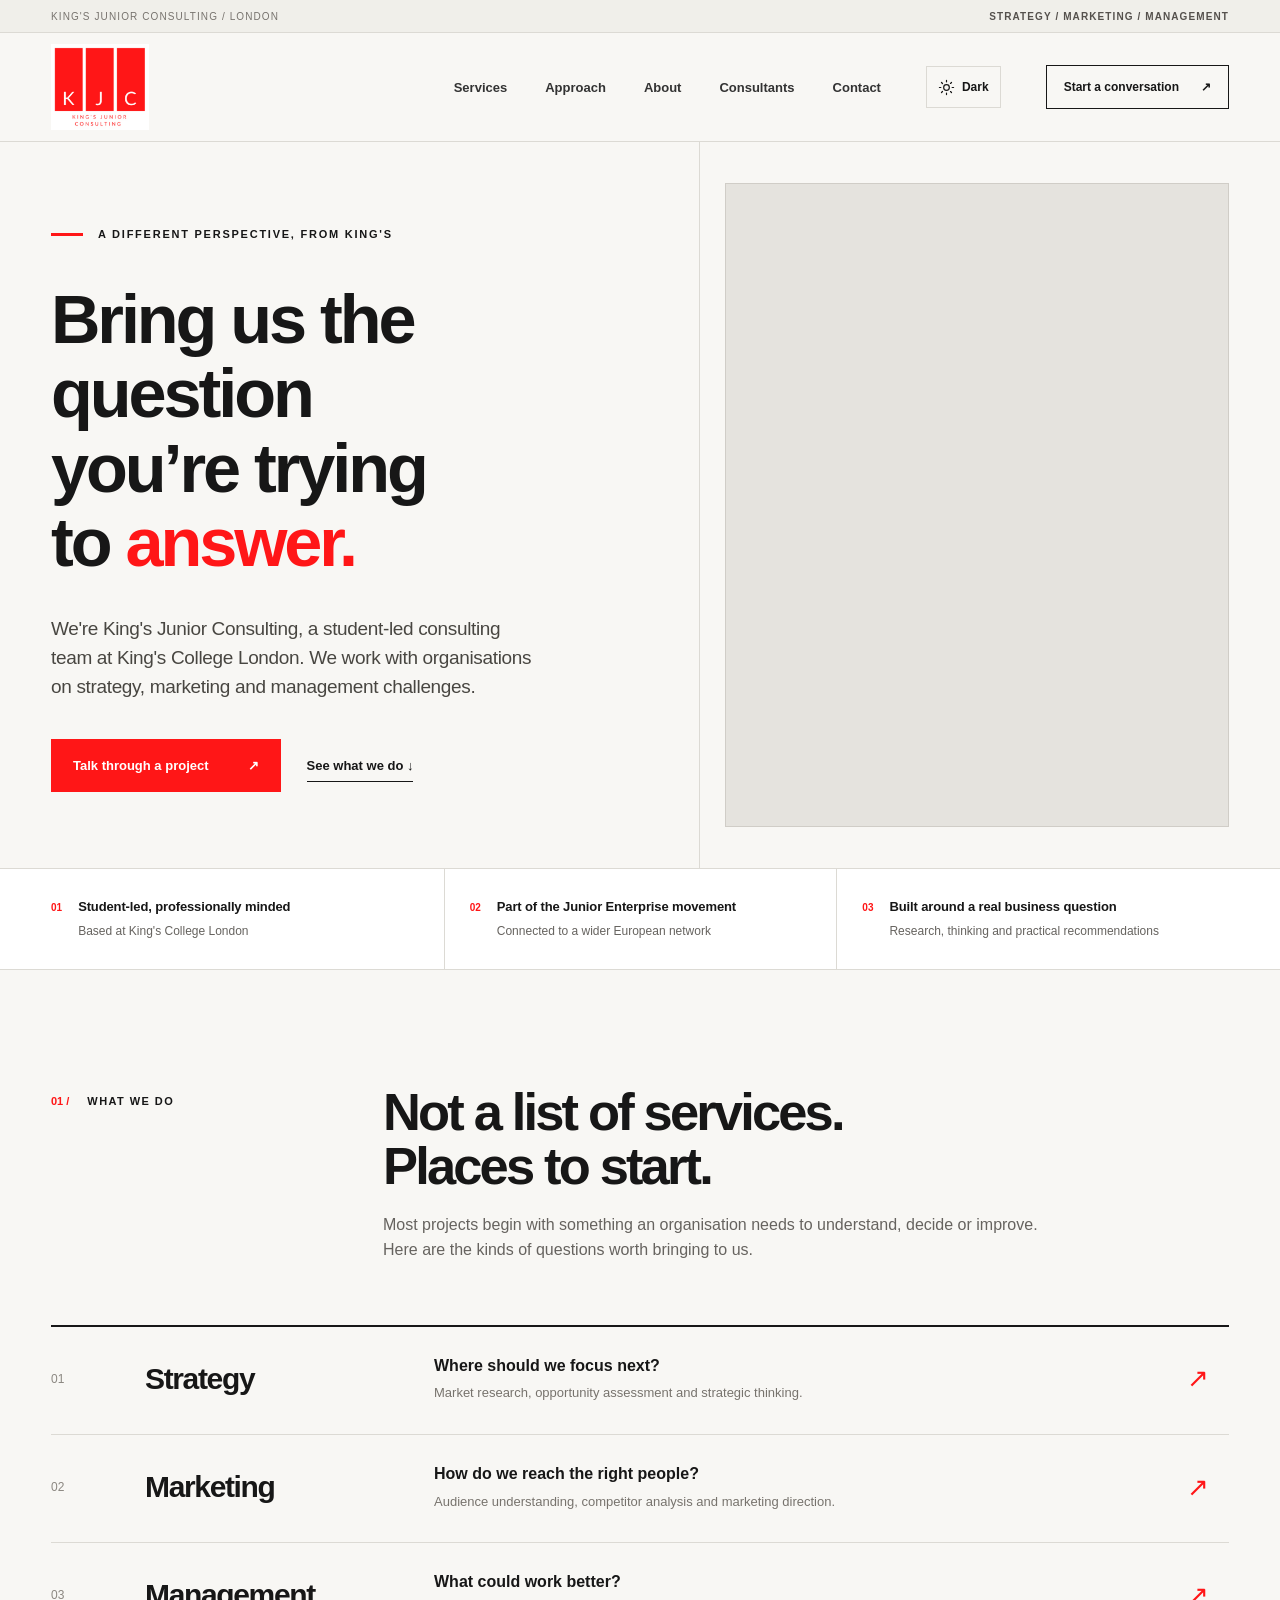
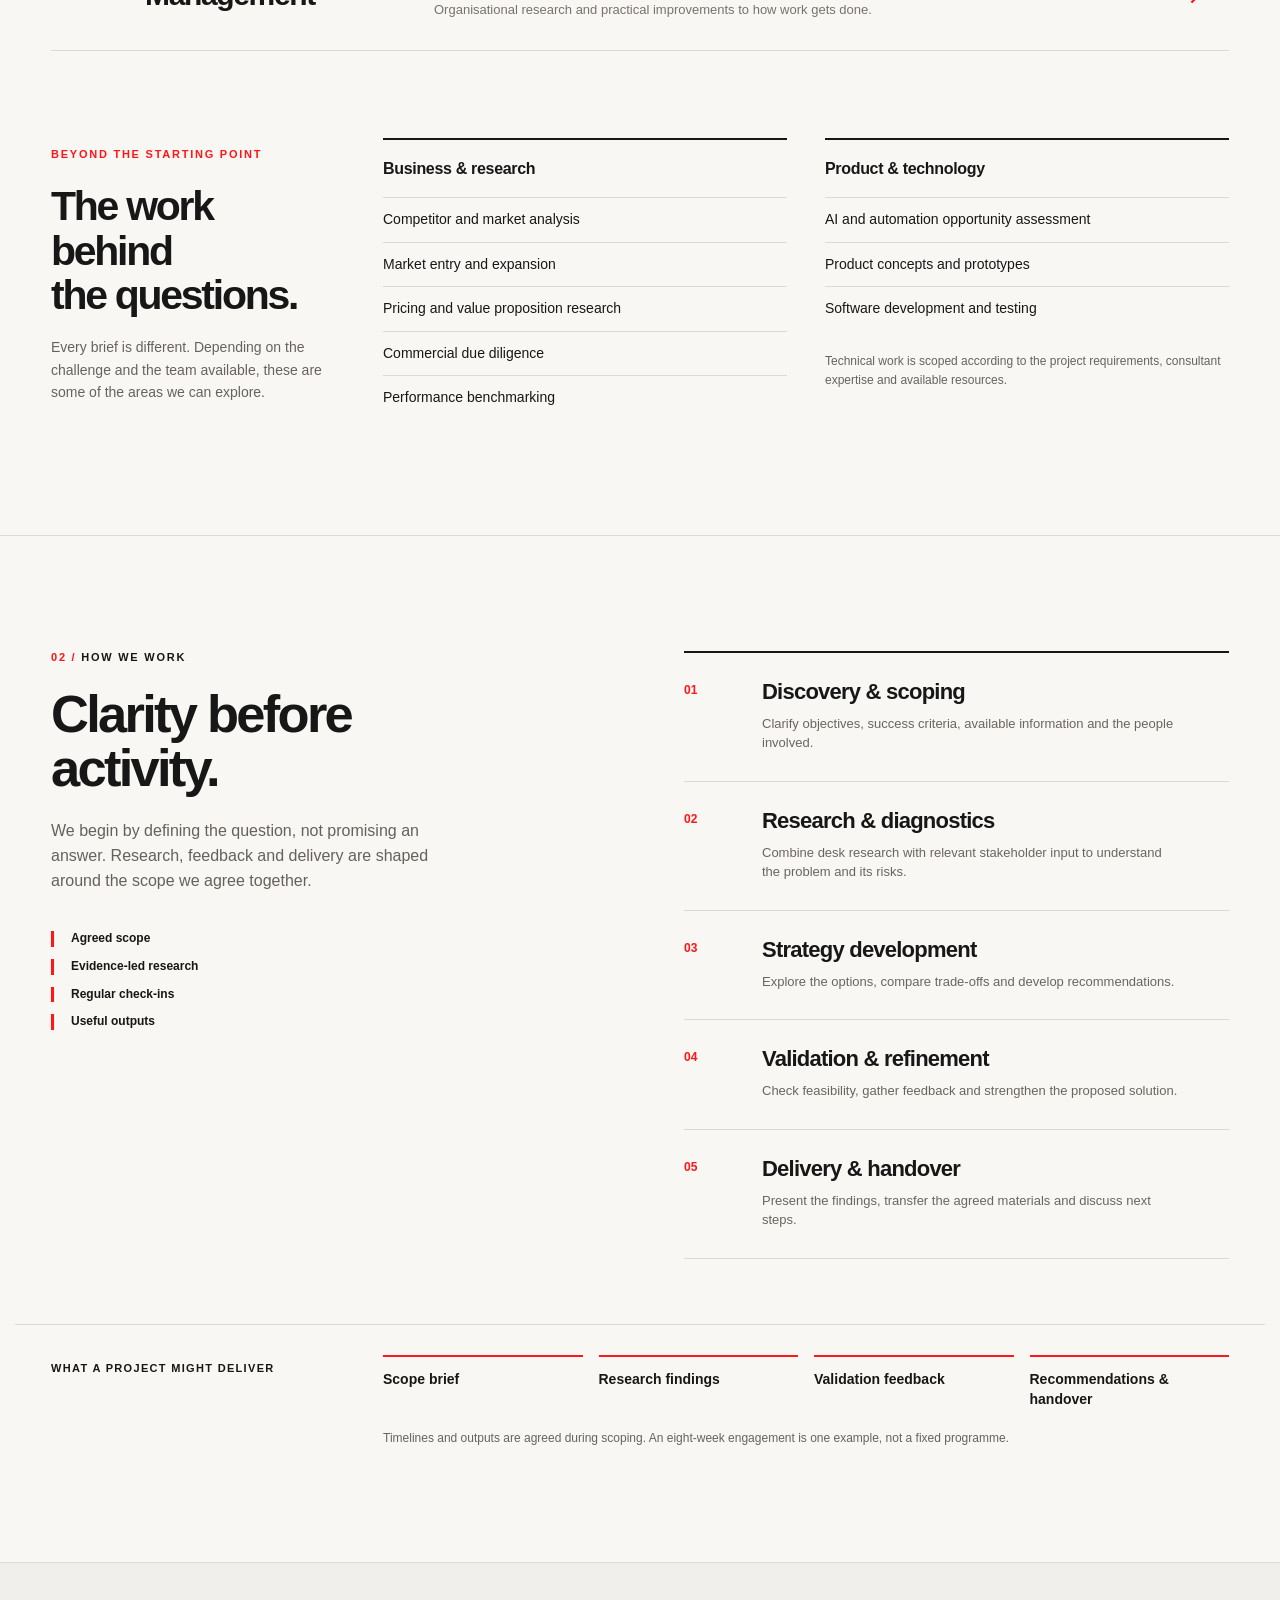
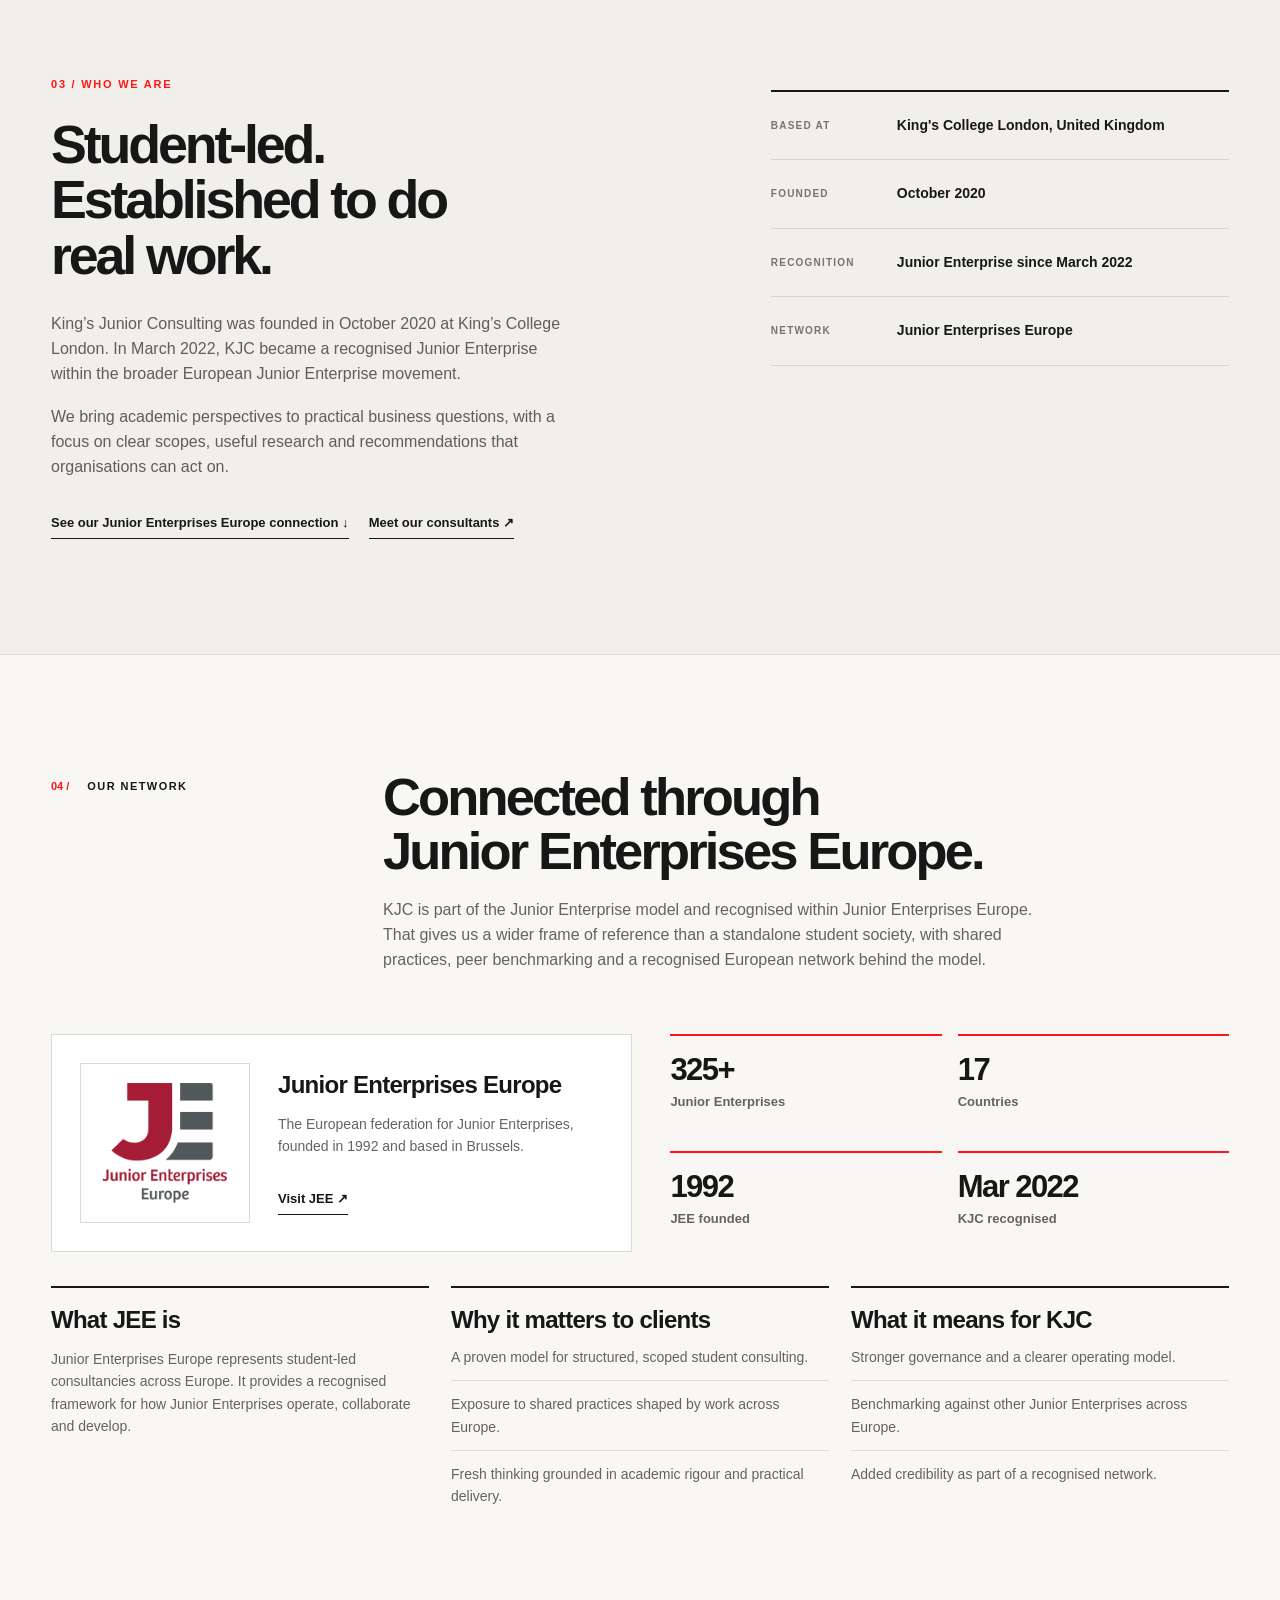
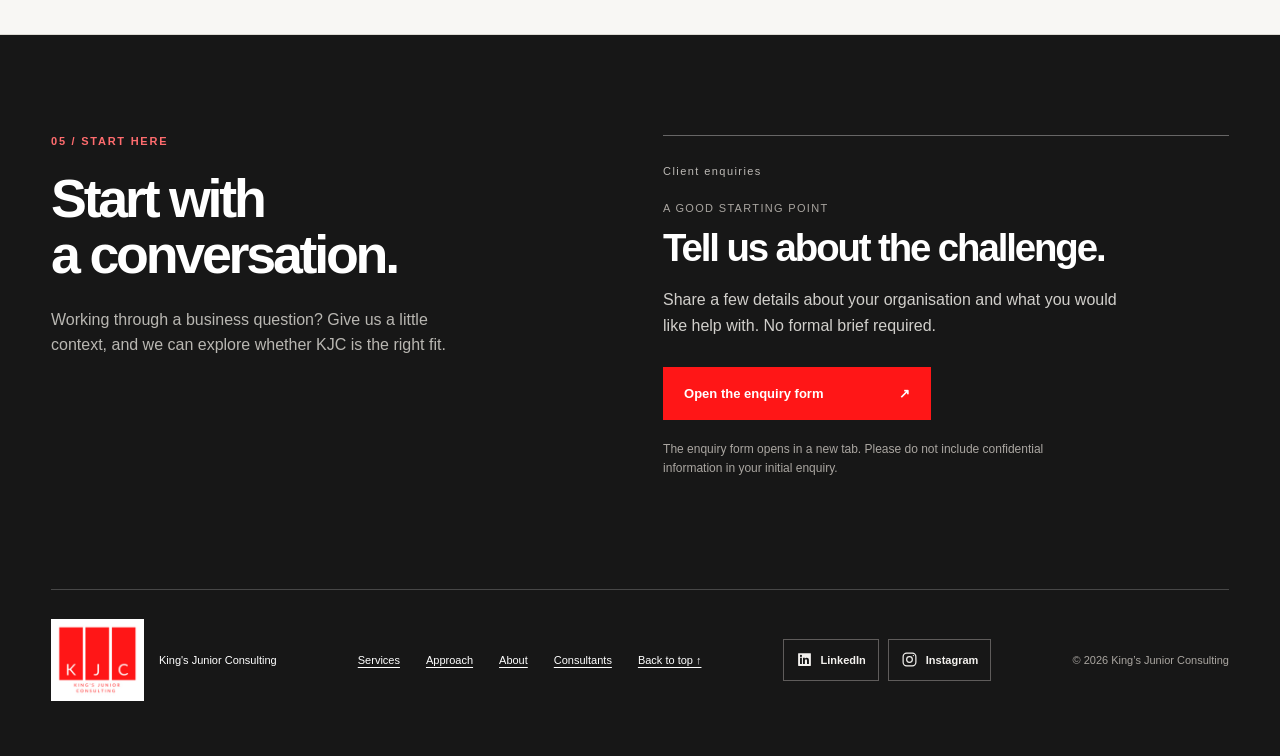
==== dev/index.html @ 18e31a07 "Fix website directory structure" ====
<!--
  index.html
  Author: Abhinav Jayaraj
  Contact: jayarajabhinav@gmail.com
-->
<!DOCTYPE html>

<html data-theme="light" lang="en">
<head>
<meta charset="utf-8"/>
<meta content="width=device-width, initial-scale=1" name="viewport"/>
<meta content="King's Junior Consulting (KJC) is a student-led Junior Enterprise at King's College London supporting organisations with strategy, marketing, management and scoped product research." name="description"/>
<meta content="noindex, nofollow" name="robots"/>
<meta content="#f8f7f4" name="theme-color"/>
<meta content="website" property="og:type"/>
<meta content="en_GB" property="og:locale"/>
<meta content="King's Junior Consulting" property="og:site_name"/>
<meta content="King's Junior Consulting | Strategy, Marketing &amp; Management" property="og:title"/>
<meta content="Student-led consulting across strategy, business research and practical problem-solving at King's College London." property="og:description"/>
<meta content="summary" name="twitter:card"/>
<meta content="King's Junior Consulting" name="twitter:title"/>
<meta content="Student-led consulting at King's College London across strategy, marketing and management." name="twitter:description"/>
<link href="assets/favicon.png" rel="icon" type="image/png"/>
<script>
   try { if (localStorage.getItem("kjc-theme") === "dark") document.documentElement.dataset.theme = "dark"; } catch {}
  </script>
<script type="application/ld+json">
   {"@context":"https://schema.org","@type":"Organization","name":"King's Junior Consulting","alternateName":"KJC","url":"https://www.kingsjuniorconsulting.com/","description":"Student-led Junior Enterprise at King's College London offering strategy, marketing and management consulting.","foundingDate":"2020-10","sameAs":["https://www.linkedin.com/company/king-s-junior-consulting/","https://www.instagram.com/kingsjuniorconsulting/"],"areaServed":{"@type":"Place","name":"London, United Kingdom"},"memberOf":{"@type":"Organization","name":"Junior Enterprises Europe","url":"https://juniorenterprises.eu/"},"knowsAbout":["Strategy consulting","Marketing consulting","Management consulting","Market research","Product research"]}
  </script>
<title>
   King's Junior Consulting | Strategy, Marketing &amp; Management
  </title>
<link href="styles.css" rel="stylesheet"/>
</head>
<body>
<a class="sr-only" href="#main">
   Skip to content
  </a>
<div class="topline">
<div class="inner">
<span>
     King's Junior Consulting / London
    </span>
<span>
     Strategy / Marketing / Management
    </span>
</div>
</div>
<header class="header">
<nav aria-label="Main navigation" class="inner nav" id="nav">
<a aria-label="King’s Junior Consulting — homepage" class="brand" href="#top">
<img alt="KJC — King’s Junior Consulting" class="brand-logo" height="82" src="assets/kjc-logo.png" width="94"/>
</a>
<div class="navlinks" id="links">
<a href="#services">Services</a>
<a href="#approach">Approach</a>
<a href="#about">About</a>
<a href="consultants/">Consultants</a><a href="#contact">
      Contact
     </a>
</div>
<button aria-label="Switch to dark mode" aria-pressed="false" class="theme-toggle" id="theme-toggle" title="Switch theme" type="button">
<svg aria-hidden="true" class="theme-sun" fill="none" stroke="currentColor" stroke-linecap="round" stroke-width="1.7" viewbox="0 0 24 24">
<circle cx="12" cy="12" r="4">
</circle>
<path d="M12 2v2m0 16v2M4.93 4.93l1.42 1.42m11.32 11.32 1.4 1.4M2 12h2m16 0h2M4.93 19.07l1.42-1.42m11.32-11.32 1.4-1.4">
</path>
</svg>
<svg aria-hidden="true" class="theme-moon" fill="none" stroke="currentColor" stroke-linejoin="round" stroke-width="1.7" viewbox="0 0 24 24">
<path d="M20.8 13.1A9 9 0 0 1 10.9 3.2a9 9 0 1 0 9.9 9.9Z">
</path>
</svg>
<span class="theme-label">
      Dark
     </span>
</button>
<a class="nav-cta" data-kjc-form="" href="#contact">
     Start a conversation
     <span aria-hidden="true">
      ↗
     </span>
</a>
<button aria-controls="links" aria-expanded="false" class="mobile-toggle" id="menu" type="button">
     Menu +
    </button>
</nav>
</header>
<main id="main">
<section class="hero" id="top">
<div class="inner hero-grid">
<div class="hero-copy">
<div class="kick">
<span class="kick-line">
</span>
<span class="eyebrow">
        A different perspective, from King's
       </span>
</div>
<h1>
     Bring us the question you’re trying to <em>answer.</em>
</h1>
<p class="hero-lead">
       We're King's Junior Consulting, a student-led consulting team at King's College London. We work with organisations on strategy, marketing and management challenges.
      </p>
<div class="hero-actions">
<a class="primary" data-kjc-form="" href="#contact">
        Talk through a project
        <span aria-hidden="true">
         ↗
        </span>
</a>
<a class="textlink" href="#services">
        See what we do
        <span aria-hidden="true">
         ↓
        </span>
</a>
</div>
</div>
<div class="hero-aside">
<div aria-label="Photography space" class="photo" role="img">
</div>
</div>
</div>
</section>
<section aria-label="At a glance" class="cred">
<div class="inner cred-grid">
<div class="cred-item">
<span class="cred-num">
       01
      </span>
<div>
<span class="cred-title">
        Student-led, professionally minded
       </span>
<span class="cred-text">
        Based at King's College London
       </span>
</div>
</div>
<div class="cred-item">
<span class="cred-num">
       02
      </span>
<div>
<span class="cred-title">
        Part of the Junior Enterprise movement
       </span>
<span class="cred-text">
        Connected to a wider European network
       </span>
</div>
</div>
<div class="cred-item">
<span class="cred-num">
       03
      </span>
<div>
<span class="cred-title">
        Built around a real business question
       </span>
<span class="cred-text">
        Research, thinking and practical recommendations
       </span>
</div>
</div>
</div>
</section>
<section class="section" id="services">
<div class="inner">
<div class="section-header">
<div class="sect-id">
<span>
        01 /
       </span>
<strong>
        What we do
       </strong>
</div>
<div>
<h2>
        Not a list of services.
        <br/>
        Places to start.
       </h2>
<p class="section-desc">
        Most projects begin with something an organisation needs to understand, decide or improve. Here are the kinds of questions worth bringing to us.
       </p>
</div>
</div>
<div class="services">
<div class="service-row">
<div class="service-n">
        01
       </div>
<div class="service-name">
        Strategy
       </div>
<div class="service-detail">
<span class="service-question">
         Where should we focus next?
        </span>
<span class="service-description">
         Market research, opportunity assessment and strategic thinking.
        </span>
</div>
<a aria-label="Discuss a strategy challenge" class="service-arrow" href="#contact">
        ↗
       </a>
</div>
<div class="service-row">
<div class="service-n">
        02
       </div>
<div class="service-name">
        Marketing
       </div>
<div class="service-detail">
<span class="service-question">
         How do we reach the right people?
        </span>
<span class="service-description">
         Audience understanding, competitor analysis and marketing direction.
        </span>
</div>
<a aria-label="Discuss a marketing challenge" class="service-arrow" href="#contact">
        ↗
       </a>
</div>
<div class="service-row">
<div class="service-n">
        03
       </div>
<div class="service-name">
        Management
       </div>
<div class="service-detail">
<span class="service-question">
         What could work better?
        </span>
<span class="service-description">
         Organisational research and practical improvements to how work gets done.
        </span>
</div>
<a aria-label="Discuss a management challenge" class="service-arrow" href="#contact">
        ↗
       </a>
</div>
</div>
<div aria-labelledby="capabilities-title" class="capabilities">
<div class="capabilities-intro">
<span class="eyebrow">
        Beyond the starting point
       </span>
<h3 id="capabilities-title">
        The work behind
        <br/>
        the questions.
       </h3>
<p>
        Every brief is different. Depending on the challenge and the team available, these are some of the areas we can explore.
       </p>
</div>
<div class="capability-groups">
<div class="capability-group">
<h4>
         Business &amp; research
        </h4>
<ul>
<li>
          Competitor and market analysis
         </li>
<li>
          Market entry and expansion
         </li>
<li>
          Pricing and value proposition research
         </li>
<li>
          Commercial due diligence
         </li>
<li>
          Performance benchmarking
         </li>
</ul>
</div>
<div class="capability-group">
<h4>
         Product &amp; technology
        </h4>
<ul>
<li>
          AI and automation opportunity assessment
         </li>
<li>
          Product concepts and prototypes
         </li>
<li>
          Software development and testing
         </li>
</ul>
<p class="capability-note">
         Technical work is scoped according to the project requirements, consultant expertise and available resources.
        </p>
</div>
</div>
</div>
</div>
</section>
<section class="section" id="approach">
<div class="inner process-wrap">
<div class="process-intro">
<div class="eyebrow">
<span class="section-index">
        02 /
       </span>
       How we work
      </div>
<h2>
       Clarity before
       <br/>
       activity.
      </h2>
<p>
       We begin by defining the question, not promising an answer. Research, feedback and delivery are shaped around the scope we agree together.
      </p>
<div class="process-principles">
<span>
        Agreed scope
       </span>
<span>
        Evidence-led research
       </span>
<span>
        Regular check-ins
       </span>
<span>
        Useful outputs
       </span>
</div>
</div>
<div class="process-steps">
<div class="step">
<span>
        01
       </span>
<div>
<h3>
         Discovery &amp; scoping
        </h3>
<p>
         Clarify objectives, success criteria, available information and the people involved.
        </p>
</div>
</div>
<div class="step">
<span>
        02
       </span>
<div>
<h3>
         Research &amp; diagnostics
        </h3>
<p>
         Combine desk research with relevant stakeholder input to understand the problem and its risks.
        </p>
</div>
</div>
<div class="step">
<span>
        03
       </span>
<div>
<h3>
         Strategy development
        </h3>
<p>
         Explore the options, compare trade-offs and develop recommendations.
        </p>
</div>
</div>
<div class="step">
<span>
        04
       </span>
<div>
<h3>
         Validation &amp; refinement
        </h3>
<p>
         Check feasibility, gather feedback and strengthen the proposed solution.
        </p>
</div>
</div>
<div class="step">
<span>
        05
       </span>
<div>
<h3>
         Delivery &amp; handover
        </h3>
<p>
         Present the findings, transfer the agreed materials and discuss next steps.
        </p>
</div>
</div>
</div>
</div>
<div class="inner deliverables">
<div class="deliverables-label">
      What a project might deliver
     </div>
<div class="deliverables-content">
<span>
       Scope brief
      </span>
<span>
       Research findings
      </span>
<span>
       Validation feedback
      </span>
<span>
       Recommendations &amp; handover
      </span>
</div>
<p>
      Timelines and outputs are agreed during scoping. An eight-week engagement is one example, not a fixed programme.
     </p>
</div>
</section>
<section class="section about" id="about">
<div class="inner about-grid">
<div>
<div class="eyebrow">
       03 / Who we are
      </div>
<h2>
       Student-led.
       <br/>
        Established to do
        <br/>
         real work.
        
       
      </h2>
<p>
       King’s Junior Consulting was founded in October 2020 at King’s College London. In March 2022, KJC became a recognised Junior Enterprise within the broader European Junior Enterprise movement.
      </p>
<p>
       We bring academic perspectives to practical business questions, with a focus on clear scopes, useful research and recommendations that organisations can act on.
      </p>
<a class="textlink" href="#network">
       See our Junior Enterprises Europe connection ↓
      </a><a class="textlink consultants-link" href="consultants/">Meet our consultants ↗</a>
</div>
<div class="about-info">
<div class="about-info-item">
<strong>
        Based at
       </strong>
<span>
        King's College London, United Kingdom
       </span>
</div>
<div class="about-info-item">
<strong>
        Founded
       </strong>
<span>
        October 2020
       </span>
</div>
<div class="about-info-item">
<strong>
        Recognition
       </strong>
<span>
        Junior Enterprise since March 2022
       </span>
</div>
<div class="about-info-item">
<strong>
        Network
       </strong>
<span>
        Junior Enterprises Europe
       </span>
</div>
</div>
</div>
</section>
<section class="section network" id="network">
<div class="inner">
<div class="section-header">
<div class="sect-id">
<span>
        04 /
       </span>
<strong>
        Our network
       </strong>
</div>
<div>
<h2>
        Connected through
        <br/>
        Junior Enterprises Europe.
       </h2>
<p class="section-desc">
        KJC is part of the Junior Enterprise model and recognised within Junior Enterprises Europe. That gives us a wider frame of reference than a standalone student society, with shared practices, peer benchmarking and a recognised European network behind the model.
       </p>
</div>
</div>
<div class="network-top">
<div class="network-brand-card">
<div class="network-logo-box">
<img alt="Junior Enterprises Europe" class="network-logo" height="160" src="assets/jee-logo.png" width="187"/>
</div>
<div class="network-brand-copy">
<h3>
         Junior Enterprises Europe
        </h3>
<p>
         The European federation for Junior Enterprises, founded in 1992 and based in Brussels.
        </p>
<a class="textlink" href="https://juniorenterprises.eu/" rel="noopener noreferrer" target="_blank">
         Visit JEE ↗
        </a>
</div>
</div>
<div aria-label="Junior Enterprises Europe network statistics" class="network-stats">
<div class="network-stat">
<strong>
         325+
        </strong>
<span>
         Junior Enterprises
        </span>
</div>
<div class="network-stat">
<strong>
         17
        </strong>
<span>
         Countries
        </span>
</div>
<div class="network-stat">
<strong>
         1992
        </strong>
<span>
         JEE founded
        </span>
</div>
<div class="network-stat">
<strong>
         Mar 2022
        </strong>
<span>
         KJC recognised
        </span>
</div>
</div>
</div>
<div class="network-columns">
<article class="network-card">
<h3>
        What JEE is
       </h3>
<p>
        Junior Enterprises Europe represents student-led consultancies across Europe. It provides a recognised framework for how Junior Enterprises operate, collaborate and develop.
       </p>
</article>
<article class="network-card">
<h3>
        Why it matters to clients
       </h3>
<ul>
<li>
         A proven model for structured, scoped student consulting.
        </li>
<li>
         Exposure to shared practices shaped by work across Europe.
        </li>
<li>
         Fresh thinking grounded in academic rigour and practical delivery.
        </li>
</ul>
</article>
<article class="network-card">
<h3>
        What it means for KJC
       </h3>
<ul>
<li>
         Stronger governance and a clearer operating model.
        </li>
<li>
         Benchmarking against other Junior Enterprises across Europe.
        </li>
<li>
         Added credibility as part of a recognised network.
        </li>
</ul>
</article>
</div>
</div>
</section>
<section class="contact" id="contact">
<div class="inner">
<div class="contact-grid">
<div>
<div class="eyebrow">
        05 / Start here
       </div>
<h2>
        Start with
        <br/>
        a conversation.
       </h2>
<p>
        Working through a business question? Give us a little context, and we can explore whether KJC is the right fit.
       </p>
</div>
<div class="contact-form contact-form-link">
<div class="form-caption">
        Client enquiries
       </div>
<div class="intake-kicker">
        A good starting point
       </div>
<h3>
        Tell us about the challenge.
       </h3>
<p class="intake-description">
        Share a few details about your organisation and what you would like help with. No formal brief required.
       </p>
<a aria-describedby="form-privacy" class="form-open" data-kjc-form="" href="#contact">
        Open the enquiry form
        <span aria-hidden="true">
         ↗
        </span>
</a>
<div class="form-footnote" id="form-privacy">
        The enquiry form opens in a new tab. Please do not include confidential information in your initial enquiry.
       </div>
<div aria-live="polite" class="form-link-status" id="form-link-status" role="status">
</div>
</div>
</div>
<footer class="footer">
<a aria-label="King's Junior Consulting — back to top" class="footer-brand" href="#top">
<span class="footer-logo-wrap">
<img alt="KJC — King's Junior Consulting" class="footer-logo" height="311" src="assets/kjc-logo.png" width="356"/>
</span>
<span class="footer-brand-text">
        King's Junior Consulting
       </span>
</a>
<nav aria-label="Footer navigation" class="footer-links">
<a href="#services">
        Services
       </a>
<a href="#approach">
        Approach
       </a>
<a href="#about">
        About
       </a>
<a href="consultants/">Consultants</a><a href="#top">
        Back to top ↑
       </a>
</nav>
<nav aria-label="Social media" class="footer-social">
<a aria-label="King's Junior Consulting on LinkedIn (opens in a new tab)" class="social-link" href="https://www.linkedin.com/company/king-s-junior-consulting/" rel="noopener noreferrer" target="_blank">
<svg aria-hidden="true" fill="currentColor" viewbox="0 0 24 24">
<path d="M20.4 3H3.6A.6.6 0 0 0 3 3.6v16.8c0 .33.27.6.6.6h16.8a.6.6 0 0 0 .6-.6V3.6a.6.6 0 0 0-.6-.6ZM8.34 18.2H5.67V9.63h2.67v8.57ZM7 8.45a1.55 1.55 0 1 1 0-3.1 1.55 1.55 0 0 1 0 3.1Zm11.2 9.75h-2.67v-4.16c0-.99-.02-2.26-1.38-2.26-1.38 0-1.6 1.08-1.6 2.19v4.23H9.9V9.63h2.57v1.17h.04a2.83 2.83 0 0 1 2.54-1.4c2.72 0 3.22 1.79 3.22 4.12v4.68Z">
</path>
</svg>
<span>
         LinkedIn
        </span>
</a>
<a aria-label="King's Junior Consulting on Instagram (opens in a new tab)" class="social-link" href="https://www.instagram.com/kingsjuniorconsulting/" rel="noopener noreferrer" target="_blank">
<svg aria-hidden="true" fill="none" stroke="currentColor" stroke-width="1.7" viewbox="0 0 24 24">
<rect height="18" rx="5" width="18" x="3" y="3">
</rect>
<circle cx="12" cy="12" r="4">
</circle>
<circle cx="17.5" cy="6.5" fill="currentColor" r="1" stroke="none">
</circle>
</svg>
<span>
         Instagram
        </span>
</a>
</nav>
<span class="footer-copyright">
       © 2026 King’s Junior Consulting
      </span>
</footer>
</div>
</section>
</main>
<script defer="" src="script.js">
</script>
</body>
</html>
---- dev/styles.css ----
/*
  styles.css
  Author: Abhinav Jayaraj
  Contact: jayarajabhinav@gmail.com
*/

/* Shared colours and spacing */
:root {
  --red:#ff1617;
  --ink:#171717;
  --muted:#66635f;
  --paper:#f8f7f4;
  --white:#fff;
  --rule:#dcdad4;
  --soft:#eeede9;
  --max:1250px;
}

* {
  box-sizing:border-box;
}

html {
  scroll-behavior:smooth;
}

body {
  margin:0;
  background:var(--paper);
  color:var(--ink);
  font-family:Arial,Helvetica,sans-serif;
  -webkit-font-smoothing:antialiased;
}

a {
  color:inherit;
}

a:focus-visible, button:focus-visible {
  outline:2px solid var(--red);
  outline-offset:4px;
}

button {
  font:inherit;
}

.inner {
  max-width:var(--max);
  padding:0 36px;
  margin:0 auto;
}

.eyebrow {
  font-size:11px;
  letter-spacing:.16em;
  text-transform:uppercase;
  font-weight:700;
}

.muted {
  color:var(--muted);
}

/* Header and navigation */
.topline {
  border-bottom:1px solid var(--rule);
  background:#f0efea;
}

.topline .inner {
  height:32px;
  display:flex;
  align-items:center;
  justify-content:space-between;
  font-size:10px;
  letter-spacing:.11em;
  text-transform:uppercase;
  color:#77736e;
}

.topline span:last-child {
  font-weight:700;
  color:#55514d;
}

.header {
  position:relative;
  background:var(--paper);
  border-bottom:1px solid var(--rule);
  z-index:10;
}

.nav {
  height:92px;
  display:flex;
  align-items:center;
  gap:45px;
}

.brand {
  display:inline-flex;
  align-items:center;
  gap:13px;
  text-decoration:none;
  flex-shrink:0;
}

.navlinks {
  display:flex;
  align-items:center;
  gap:38px;
  margin-left:auto;
}

.navlinks a {
  font-size:13px;
  text-decoration:none;
  color:#333;
  font-weight:600;
}

.navlinks a:hover {
  text-decoration:underline;
  text-decoration-color:var(--red);
  text-underline-offset:7px;
}

.nav-cta {
  border:1px solid var(--ink);
  padding:14px 17px;
  display:inline-flex;
  align-items:center;
  gap:22px;
  text-decoration:none;
  font-size:12px;
  font-weight:700;
  white-space:nowrap;
  transition:background .2s,color .2s;
}

.nav-cta:hover {
  background:var(--ink);
  color:white;
}

.mobile-toggle {
  display:none;
}

/* Homepage introduction */
.hero {
  border-bottom:1px solid var(--rule);
}

.hero-grid {
  display:grid;
  grid-template-columns:minmax(0,1.1fr) minmax(0,.9fr);
  min-height:610px;
  align-items:stretch;
}

.hero-copy {
  padding:86px 54px 76px 0;
  display:flex;
  flex-direction:column;
  align-items:flex-start;
}

.kick {
  display:flex;
  align-items:center;
  gap:15px;
  margin-bottom:43px;
}

.kick-line {
  width:32px;
  height:3px;
  background:var(--red);
}

h1 {
  font-size:clamp(54px,5.35vw,79px);
  line-height:1.085;
  letter-spacing:-.045em;
  font-weight:750;
  margin:0 0 34px;
  max-width:12.8ch;
  text-wrap:balance;
  overflow-wrap:normal;
}

h1 em {
  font-style:normal;
  color:var(--red);
}

.hero-lead {
  font-size:19px;
  line-height:1.53;
  max-width:495px;
  letter-spacing:-.018em;
  margin:0;
  color:#484641;
}

.hero-actions {
  display:flex;
  align-items:center;
  gap:26px;
  margin-top:38px;
}

.primary {
  background:var(--red);
  color:white;
  text-decoration:none;
  padding:19px 22px;
  display:inline-flex;
  gap:39px;
  align-items:center;
  font-size:13px;
  font-weight:800;
  transition:background .2s;
}

.primary:hover {
  background:#c00e15;
}

.textlink {
  text-decoration:none;
  font-size:13px;
  font-weight:700;
  border-bottom:1px solid var(--ink);
  padding:8px 0;
}

.textlink:hover {
  color:var(--red);
  border-color:var(--red);
}

.hero-aside {
  position:relative;
  min-height:610px;
  padding:41px 0 41px 25px;
  border-left:1px solid var(--rule);
  display:flex;
  align-items:stretch;
}

.photo {
  background:#e7e5df;
  border:1px solid #ccc9c2;
  position:relative;
  display:flex;
  align-items:center;
  justify-content:center;
  overflow:hidden;
  width:100%;
  min-height:450px;
}

.photo:before,.cred {
  background:#fff;
  border-bottom:1px solid var(--rule);
}

.cred-grid {
  display:grid;
  grid-template-columns:1fr 1fr 1fr;
}

.cred-item {
  padding:30px 24px 29px 0;
  display:flex;
  gap:16px;
  align-items:flex-start;
}

.cred-item:not(:first-child) {
  padding-left:25px;
  border-left:1px solid var(--rule);
}

.cred-num {
  font-size:10px;
  font-weight:800;
  color:var(--red);
  padding-top:3px;
}

.cred-title {
  font-size:13px;
  font-weight:800;
  display:block;
  margin-bottom:7px;
  letter-spacing:-.01em;
}

.cred-text {
  font-size:12px;
  line-height:1.4;
  color:var(--muted);
}

/* Content and services */
.section {
  padding:115px 0;
  border-bottom:1px solid var(--rule);
}

.section-header {
  display:grid;
  grid-template-columns:280px minmax(0,1fr);
  gap:52px;
  align-items:start;
  margin-bottom:62px;
}

.sect-id {
  display:flex;
  gap:18px;
  align-items:center;
  padding-top:10px;
}

.sect-id span {
  font-size:11px;
  color:var(--red);
  font-weight:800;
}

.sect-id strong {
  text-transform:uppercase;
  font-size:11px;
  letter-spacing:.13em;
}

.section h2 {
  font-size:clamp(40px,4.1vw,60px);
  line-height:1.03;
  letter-spacing:-.054em;
  font-weight:750;
  margin:0;
  max-width:740px;
}

.section-desc {
  color:var(--muted);
  font-size:16px;
  line-height:1.55;
  margin:20px 0 0;
  max-width:680px;
}

.services {
  border-top:2px solid var(--ink);
}

.service-row {
  display:grid;
  grid-template-columns:70px 265px minmax(0,1fr) 42px;
  gap:24px;
  padding:28px 0 31px;
  border-bottom:1px solid var(--rule);
  align-items:center;
}

.service-n {
  font-size:12px;
  color:#8b8781;
}

.service-name {
  font-size:30px;
  letter-spacing:-.045em;
  font-weight:750;
}

.service-detail {
  display:flex;
  flex-direction:column;
  gap:7px;
}

.service-question {
  font-size:16px;
  line-height:1.35;
  font-weight:700;
}

.service-description {
  font-size:13px;
  color:#77736d;
  line-height:1.5;
}

.service-arrow {
  font-size:26px;
  color:var(--red);
  font-weight:400;
  text-decoration:none;
  transition:transform .15s;
}

.service-row:hover .service-arrow {
  transform:translate(5px,-3px);
}

/* Consulting process */
.process-wrap {
  display:grid;
  grid-template-columns:1fr 1fr;
  gap:88px;
}

.process-intro h2 {
  font-size:clamp(40px,4.1vw,62px);
  letter-spacing:-.052em;
  line-height:1.04;
  margin:24px 0 23px;
}

.process-intro p:not(.eyebrow) {
  max-width:390px;
  color:#65615b;
  font-size:16px;
  line-height:1.55;
}

.process-steps {
  border-top:2px solid var(--ink);
}

.step {
  padding:26px 0 28px;
  display:grid;
  grid-template-columns:55px 1fr;
  gap:23px;
  border-bottom:1px solid var(--rule);
}

.step span {
  font-size:12px;
  color:var(--red);
  font-weight:800;
  padding-top:4px;
}

.step h3 {
  font-size:22px;
  letter-spacing:-.035em;
  margin:0 0 9px;
}

.step p {
  font-size:13px;
  line-height:1.5;
  color:#696660;
  max-width:420px;
  margin:0;
}

/* Organisation overview */
.about {
  background:#f0efeb;
}

.about-grid {
  display:grid;
  grid-template-columns:1.15fr .85fr;
  gap:100px;
  align-items:start;
}

.about .eyebrow {
  color:var(--red);
}

.about h2 {
  font-size:clamp(42px,4.2vw,62px);
  letter-spacing:-.058em;
  line-height:1.04;
  margin:27px 0;
}

.about p {
  font-size:16px;
  line-height:1.57;
  color:#615d57;
  max-width:510px;
  margin:0;
}

.about-info {
  border-top:2px solid var(--ink);
  margin-top:12px;
}

.about-info-item {
  display:grid;
  grid-template-columns:108px 1fr;
  gap:18px;
  border-bottom:1px solid #d7d4cd;
  padding:24px 0;
  font-size:14px;
  line-height:1.4;
}

.about-info-item strong {
  font-size:10px;
  letter-spacing:.12em;
  text-transform:uppercase;
  color:#77736d;
  padding-top:3px;
}

.about-info-item span {
  font-weight:650;
}

.about .textlink {
  display:inline-block;
  margin-top:28px;
}

/* Contact and footer */
.contact {
  background:var(--ink);
  color:white;
  padding:100px 0 55px;
}

.contact-grid {
  display:grid;
  grid-template-columns:.95fr 1.05fr;
  gap:100px;
  align-items:start;
}

.contact .eyebrow {
  color:#ff6c6e;
}

.contact h2 {
  font-size:clamp(44px,4.2vw,64px);
  line-height:1.04;
  letter-spacing:-.06em;
  margin:24px 0 24px;
}

.contact p {
  font-size:16px;
  color:#b9b7b2;
  line-height:1.6;
  max-width:400px;
}

.contact-form {
  border-top:1px solid #676666;
  padding-top:24px;
}

.contact-form .form-caption {
  font-size:11px;
  letter-spacing:.13em;
  color:#bdbab6;
  margin-bottom:25px;
}

.footer {
  border-top:1px solid #474747;
  margin-top:100px;
  padding-top:29px;
  display:flex;
  align-items:center;
  justify-content:space-between;
  gap:20px;
  font-size:11px;
  color:#aaa6a1;
}

.footer strong {
  font-size:24px;
  color:white;
  letter-spacing:-.08em;
}

.footer a {
  color:white;
  text-decoration:underline;
  text-underline-offset:3px;
}

.footer-links {
  display:flex;
  gap:26px;
}

.sr-only {
  position:absolute;
  width:1px;
  height:1px;
  padding:0;
  margin:-1px;
  overflow:hidden;
  clip:rect(0,0,0,0);
  white-space:nowrap;
  border:0;
}

@media(max-width:1000px) {
  .nav {
    gap:17px;
  }
  .navlinks {
    gap:19px;
  }
  .inner {
    padding:0 26px;
  }
  .hero-grid {
    grid-template-columns:1fr .8fr;
  }
  .hero-copy {
    padding-right:25px;
  }
  .hero-aside {
    padding-left:18px;
  }
  .service-row {
    grid-template-columns:46px 190px 1fr 20px;
    gap:16px;
  }
  .section-header {
    grid-template-columns:200px 1fr;
    gap:30px;
  }
  .process-wrap {
    gap:40px;
  }
  .about-grid,.contact-grid {
    gap:46px;
  }
}

@media(max-width:720px) {
  .inner {
    padding:0 20px;
  }
  .topline .inner {
    height:26px;
    font-size:8px;
  }
  .topline span:last-child {
    display:none;
  }
  .nav {
    height:76px;
  }
  .navlinks,.nav-cta {
    display:none;
  }
  .mobile-toggle {
    display:inline-flex;
    align-items:center;
    justify-content:center;
    margin-left:auto;
    border:1px solid #bdbab4;
    background:transparent;
    padding:10px 13px;
    font-size:12px;
    font-weight:700;
    cursor:pointer;
  }
  .nav.is-open .navlinks {
    position:absolute;
    left:0;
    top:76px;
    width:100%;
    display:flex;
    flex-direction:column;
    align-items:stretch;
    gap:0;
    background:var(--paper);
    padding:0 20px 20px;
    border-bottom:1px solid var(--rule);
    box-shadow:0 6px 15px #0000000f;
  }
  .nav.is-open .navlinks a {
    padding:15px 4px;
    border-bottom:1px solid var(--rule);
  }
  .hero-grid {
    display:block;
    min-height:0;
  }
  .hero-copy {
    padding:66px 0 55px;
  }
  .kick {
    margin-bottom:34px;
  }
  .eyebrow {
    font-size:10px;
  }
  h1 {
    font-size:clamp(47px,10.4vw,69px);
    letter-spacing:-.042em;
    margin-bottom:24px;
  }
  h1 br {
    display:none;
  }
  .hero-lead {
    font-size:16px;
    line-height:1.56;
    max-width:520px;
  }
  .hero-actions {
    margin-top:28px;
    gap:19px;
    flex-wrap:wrap;
  }
  .primary {
    padding:17px 17px;
    gap:15px;
  }
  .hero-aside {
    border-left:none;
    padding:0 0 28px;
    min-height:0;
  }
  .photo {
    height:260px;
    min-height:260px;
  }
  .cred-grid {
    display:block;
  }
  .cred-item,.cred-item:not(:first-child) {
    padding:21px 0;
    border-left:none;
    border-bottom:1px solid var(--rule);
  }
  .cred-item:last-child {
    border-bottom:0;
  }
  .section {
    padding:73px 0;
  }
  .section-header {
    grid-template-columns:1fr;
    gap:20px;
    margin-bottom:36px;
  }
  .section h2 {
    font-size:44px;
  }
  .section-desc {
    font-size:14px;
    margin-top:14px;
  }
  .sect-id {
    padding-top:0;
  }
  .service-row {
    grid-template-columns:32px 1fr 24px;
    gap:10px;
    padding:22px 0;
    align-items:start;
  }
  .service-n {
    padding-top:6px;
  }
  .service-name {
    font-size:26px;
  }
  .service-detail {
    grid-column:2;
    grid-row:2;
  }
  .service-question {
    font-size:15px;
  }
  .service-description {
    font-size:12px;
  }
  .service-arrow {
    grid-column:3;
    grid-row:1;
  }
  .process-wrap,.about-grid,.contact-grid {
    grid-template-columns:1fr;
    gap:33px;
  }
  .process-intro h2,.about h2,.contact h2 {
    font-size:43px;
  }
  .about-info-item {
    grid-template-columns:100px 1fr;
    gap:9px;
  }
  .contact {
    padding:74px 0 30px;
  }
  .contact-grid {
    gap:45px;
  }
  .footer {
    margin-top:65px;
    align-items:flex-start;
    gap:18px;
    flex-direction:column;
  }
  .footer-links {
    gap:18px;
    flex-wrap:wrap;
  }
}

.brand-logo {
  display:block;
  width:98px;
  height:auto;
}

.nav {
  height:108px;
}

@media(max-width:720px) {
  .nav {
    height:84px;
  }
  .brand-logo {
    width:75px;
  }
  .nav.is-open .navlinks {
    top:84px;
  }
}

.contact-form-link {
  padding-top:29px;
}

.intake-kicker {
  font-size:11px;
  color:#aaa6a1;
  letter-spacing:.12em;
  text-transform:uppercase;
  margin:14px 0 13px;
}

.contact-form-link h3 {
  font-size:clamp(27px,3vw,43px);
  letter-spacing:-.055em;
  line-height:1.1;
  margin:0 0 18px;
  max-width:520px;
  font-weight:700;
}

.contact .intake-description {
  max-width:455px;
  font-size:16px;
  line-height:1.6;
  margin:0 0 29px;
  color:#d1cfcb;
}

.form-open {
  display:inline-flex;
  gap:65px;
  align-items:center;
  justify-content:space-between;
  padding:19px 21px;
  background:var(--red);
  color:#fff;
  text-decoration:none;
  font-size:13px;
  font-weight:800;
  min-width:268px;
  transition:background .2s;
}

.form-open:hover {
  background:#c00e15;
}

.form-open:focus-visible {
  outline:2px solid white;
  outline-offset:4px;
}

.form-footnote {
  color:#aaa6a1;
  font-size:12px;
  line-height:1.55;
  margin-top:20px;
  max-width:395px;
}

.form-link-status {
  color:#ffd1d1;
  font-size:12px;
  line-height:1.55;
  margin-top:11px;
  min-height:0;
}

@media(max-width:720px) {
  .form-open {
    width:100%;
    min-width:0;
  }
}

.footer {
  align-items: center;
  gap: 28px;
}

.footer-brand {
  display: flex;
  gap: 15px;
  align-items: center;
  text-decoration: none;
  flex: 0 0 auto;
}

.footer-logo-wrap {
  display: flex;
  align-items: center;
  justify-content: center;
  width: 93px;
  height: 82px;
  padding: 5px;
  background: var(--paper);
}

.footer-logo {
  display: block;
  width: 100%;
  height: 100%;
  object-fit: contain;
}


.footer-copyright {
  white-space: nowrap;
  color: #aaa6a1;
}

.footer-links a {
  white-space: nowrap;
}

.photo {
  background: #e5e3de;
  border-color: #d0cdc7;
}

.photo::before, .photo::after {
  display: none;
}

@media(max-width:1000px) {
  .footer {
    flex-wrap: wrap;
  }
  .footer-copyright {
    margin-left: auto;
  }
}

@media(max-width:720px) {
  .footer {
    align-items: flex-start;
    gap: 24px;
  }
  .footer-brand {
    gap: 12px;
  }
  .footer-logo-wrap {
    width: 82px;
    height: 72px;
  }
  .footer-links {
    width: 100%;
  }
  .footer-copyright {
    margin-left: 0;
  }
}

.footer a.footer-brand {
  text-decoration: none;
}

/* Theme controls */
.theme-toggle {
  display:inline-flex;
  align-items:center;
  justify-content:center;
  gap:7px;
  padding:10px 11px;
  min-height:42px;
  border:1px solid var(--rule);
  color:var(--ink);
  background:transparent;
  cursor:pointer;
  font-size:12px;
  font-weight:700;
  white-space:nowrap;
  transition:background-color .2s, border-color .2s;
}

.theme-toggle:hover {
  background:var(--soft);
}

.theme-toggle svg {
  width:17px;
  height:17px;
  flex:none;
}

.theme-moon {
  display:none;
}

html[data-theme="dark"] .theme-sun {
  display:none;
}

html[data-theme="dark"] .theme-moon {
  display:block;
}

.footer-social {
  display:flex;
  align-items:center;
  gap:9px;
}

.footer .social-link {
  display:inline-flex;
  align-items:center;
  gap:8px;
  padding:10px 12px;
  min-height:42px;
  color:#f3f1ee;
  text-decoration:none;
  border:1px solid #5f5c5b;
  font-weight:700;
}

.footer .social-link:hover {
  background:#2b2b2b;
  border-color:#a7a3a0;
}

.social-link svg {
  width:17px;
  height:17px;
  flex:none;
}

/* Keep the supplied logos on white backgrounds across both themes. */
.brand-logo {
  background:#fff;
}

.footer-logo-wrap {
  background:#fff;
}

html[data-theme="dark"] {
  color-scheme:dark;
  --ink:#f2f0ed;
  --muted:#b6b3af;
  --paper:#151719;
  --white:#1d2022;
  --rule:#383b3e;
  --soft:#282b2e;
}

html[data-theme="dark"] .topline {
  background:#202326;
}

html[data-theme="dark"] .topline .inner,
html[data-theme="dark"] .topline span:last-child,
html[data-theme="dark"] .navlinks a,
html[data-theme="dark"] .service-description,
html[data-theme="dark"] .about-info-item strong {
  color:#c2bfba;
}

html[data-theme="dark"] .hero-lead,
html[data-theme="dark"] .process-intro p:not(.eyebrow),
html[data-theme="dark"] .step p,
html[data-theme="dark"] .about p {
  color:#c1beba;
}

html[data-theme="dark"] .service-n {
  color:#a9a49e;
}

html[data-theme="dark"] .cred {
  background:#1d2022;
}

html[data-theme="dark"] .about {
  background:#1f2224;
}

html[data-theme="dark"] .about-info-item {
  border-color:var(--rule);
}

html[data-theme="dark"] .photo {
  background:#303336;
  border-color:#595c5f;
}

html[data-theme="dark"] .contact {
  background:#0d0f11;
}

html[data-theme="dark"] .nav-cta:hover {
  background:#f2f0ed;
  color:#151719;
}

html[data-theme="dark"] .primary,
html[data-theme="dark"] .form-open {
  color:#fff;
}

html[data-theme="dark"] .mobile-toggle {
  color:var(--ink);
  border-color:var(--rule);
}

html[data-theme="dark"] .nav.is-open .navlinks {
  box-shadow:0 6px 15px #0006;
}

@media (max-width:1120px) {
  .nav {
    gap:17px;
  }

  .navlinks {
    gap:17px;
  }

  .theme-toggle {
    width:42px;
    padding:10px;
  }

  .theme-label {
    display:none;
  }
}

@media (max-width:960px) {
  .navlinks,
  .nav-cta {
    display:none;
  }

  .theme-toggle {
    margin-left:auto;
  }

  .mobile-toggle {
    display:inline-flex;
    align-items:center;
    justify-content:center;
    margin-left:0;
    border:1px solid var(--rule);
    background:transparent;
    color:var(--ink);
    padding:10px 13px;
    font-size:12px;
    font-weight:700;
    cursor:pointer;
  }

  .nav.is-open .navlinks {
    position:absolute;
    left:0;
    top:108px;
    width:100%;
    display:flex;
    flex-direction:column;
    align-items:stretch;
    gap:0;
    background:var(--paper);
    padding:0 26px 20px;
    border-bottom:1px solid var(--rule);
    box-shadow:0 6px 15px #0000000f;
  }

  .nav.is-open .navlinks a {
    padding:15px 4px;
    border-bottom:1px solid var(--rule);
  }
}

@media (max-width:720px) {
  .nav.is-open .navlinks {
    top:84px;
    padding:0 20px 20px;
  }

  h1 {
    max-width:14ch;
    line-height:1.11;
  }

  .footer-social {
    width:100%;
    flex-wrap:wrap;
  }
}

@media (prefers-reduced-motion:reduce) {
  html {
    scroll-behavior:auto;
  }

  *,
  *::before,
  *::after {
    transition-duration:.01ms!important;
    animation-duration:.01ms!important;
  }
}


.capabilities {
  display:grid;
  grid-template-columns:280px minmax(0,1fr);
  gap:52px;
  padding-top:61px;
  margin-top:26px;
}

.capabilities-intro {
  padding-top:6px;
}

.capabilities-intro .eyebrow {
  color:var(--red);
}

.capabilities-intro h3 {
  margin:22px 0 18px;
  font-size:clamp(27px,3.2vw,42px);
  letter-spacing:-.055em;
  line-height:1.09;
}

.capabilities-intro p {
  color:var(--muted);
  font-size:14px;
  line-height:1.62;
  max-width:330px;
}

.capability-groups {
  display:grid;
  grid-template-columns:1fr 1fr;
  gap:38px;
}

.capability-group {
  border-top:2px solid var(--ink);
  padding-top:19px;
}

.capability-group h4 {
  margin:0 0 17px;
  font-size:16px;
  line-height:1.3;
  letter-spacing:-.02em;
}

.capability-group ul {
  list-style:none;
  padding:0;
  margin:0;
}

.capability-group li {
  font-size:14px;
  line-height:1.4;
  padding:12px 0;
  border-top:1px solid var(--rule);
}

.capability-note {
  color:var(--muted);
  font-size:12px;
  line-height:1.6;
  margin:21px 0 0;
}

.section-index {
  color:var(--red);
}

.process-principles {
  display:grid;
  gap:12px;
  margin-top:38px;
}

.process-principles span {
  padding-left:17px;
  border-left:3px solid var(--red);
  font-size:12px;
  font-weight:700;
  line-height:1.3;
}

.deliverables {
  margin-top:65px;
  display:grid;
  grid-template-columns:280px 1fr;
  column-gap:52px;
  border-top:1px solid var(--rule);
  padding-top:30px;
}

.deliverables-label {
  text-transform:uppercase;
  letter-spacing:.12em;
  font-size:11px;
  font-weight:750;
  padding-top:7px;
}

.deliverables-content {
  display:grid;
  grid-template-columns:repeat(4,minmax(0,1fr));
  gap:16px;
}

.deliverables-content span {
  font-size:14px;
  line-height:1.45;
  font-weight:700;
  padding-top:12px;
  border-top:2px solid var(--red);
}

.deliverables p {
  grid-column:2;
  font-size:12px;
  color:var(--muted);
  margin:19px 0 0;
  line-height:1.5;
}

.about-grid>div:first-child>p + p {
  margin-top:17px;
}

@media(max-width:1000px) {
  .capabilities,.deliverables {
    grid-template-columns:200px minmax(0,1fr);
    column-gap:30px;
  }
  .capability-groups {
    gap:25px;
  }
  .deliverables-content {
    grid-template-columns:repeat(2,minmax(0,1fr));
    row-gap:21px;
  }
}

@media(max-width:720px) {
  .capabilities {
    display:block;
    padding-top:42px;
  }
  .capabilities-intro h3 {
    margin-top:14px;
  }
  .capabilities-intro p {
    max-width:100%;
  }
  .capability-groups {
    display:block;
    margin-top:33px;
  }
  .capability-group + .capability-group {
    margin-top:32px;
  }
  .process-principles {
    grid-template-columns:1fr 1fr;
    column-gap:16px;
    row-gap:17px;
    margin-top:26px;
  }
  .deliverables {
    display:block;
    margin-top:42px;
    padding-top:25px;
  }
  .deliverables-content {
    grid-template-columns:1fr 1fr;
    margin-top:26px;
  }
  .deliverables p {
    margin-top:22px;
  }
}


/* Junior Enterprises Europe */
.network {
  background: var(--paper);
}

.network-top {
  display:grid;
  grid-template-columns:minmax(0, 1.02fr) minmax(0, .98fr);
  gap:38px;
  align-items:stretch;
}

.network-brand-card {
  border:1px solid var(--rule);
  background:var(--white);
  display:grid;
  grid-template-columns:170px 1fr;
  gap:28px;
  padding:28px;
  align-items:center;
}

.network-logo-box {
  display:flex;
  align-items:center;
  justify-content:center;
  min-height:160px;
  background:#fff;
  border:1px solid var(--rule);
  padding:18px;
}

.network-logo {
  display:block;
  width:100%;
  max-width:140px;
  height:auto;
}

.network-brand-copy h3,
.network-card h3 {
  margin:0 0 12px;
  font-size:24px;
  letter-spacing:-.03em;
}

.network-brand-copy p,
.network-card p,
.network-card li {
  font-size:14px;
  line-height:1.58;
  color:var(--muted);
}

.network-brand-copy .textlink {
  display:inline-block;
  margin-top:12px;
}

.network-stats {
  display:grid;
  grid-template-columns:1fr 1fr;
  gap:16px;
}

.network-stat {
  border-top:2px solid var(--red);
  padding:18px 0 0;
}

.network-stat strong {
  display:block;
  font-size:31px;
  line-height:1;
  letter-spacing:-.05em;
  margin-bottom:8px;
}

.network-stat span {
  display:block;
  font-size:13px;
  line-height:1.4;
  color:var(--muted);
  font-weight:700;
}

.network-columns {
  display:grid;
  grid-template-columns:repeat(3, minmax(0, 1fr));
  gap:22px;
  margin-top:34px;
}

.network-card {
  border-top:2px solid var(--ink);
  padding-top:18px;
}

.network-card ul {
  list-style:none;
  padding:0;
  margin:0;
}

.network-card li {
  padding:12px 0;
  border-top:1px solid var(--rule);
}

.network-card li:first-child {
  border-top:none;
  padding-top:0;
}

html[data-theme="dark"] .network-brand-card {
  background:#1d2022;
  border-color:var(--rule);
}

html[data-theme="dark"] .network-logo-box {
  background:#fff;
  border-color:#494d50;
}

html[data-theme="dark"] .network-brand-copy p,
html[data-theme="dark"] .network-card p,
html[data-theme="dark"] .network-card li,
html[data-theme="dark"] .network-stat span {
  color:#c1beba;
}

@media(max-width:1000px) {
  .network-top {
    grid-template-columns:1fr;
  }
  .network-columns {
    grid-template-columns:1fr;
  }
}

@media(max-width:720px) {
  .network-brand-card {
    grid-template-columns:1fr;
    gap:18px;
    padding:20px;
  }
  .network-logo-box {
    min-height:140px;
  }
  .network-stats {
    grid-template-columns:1fr 1fr;
  }
  .network-stat strong {
    font-size:26px;
  }
}

/* Consultant page navigation */
#links a[aria-current="page"] { color: var(--red); }
.consultants-link { margin-left: 20px; }
@media (max-width:720px) { .consultants-link { margin-left: 0; } }
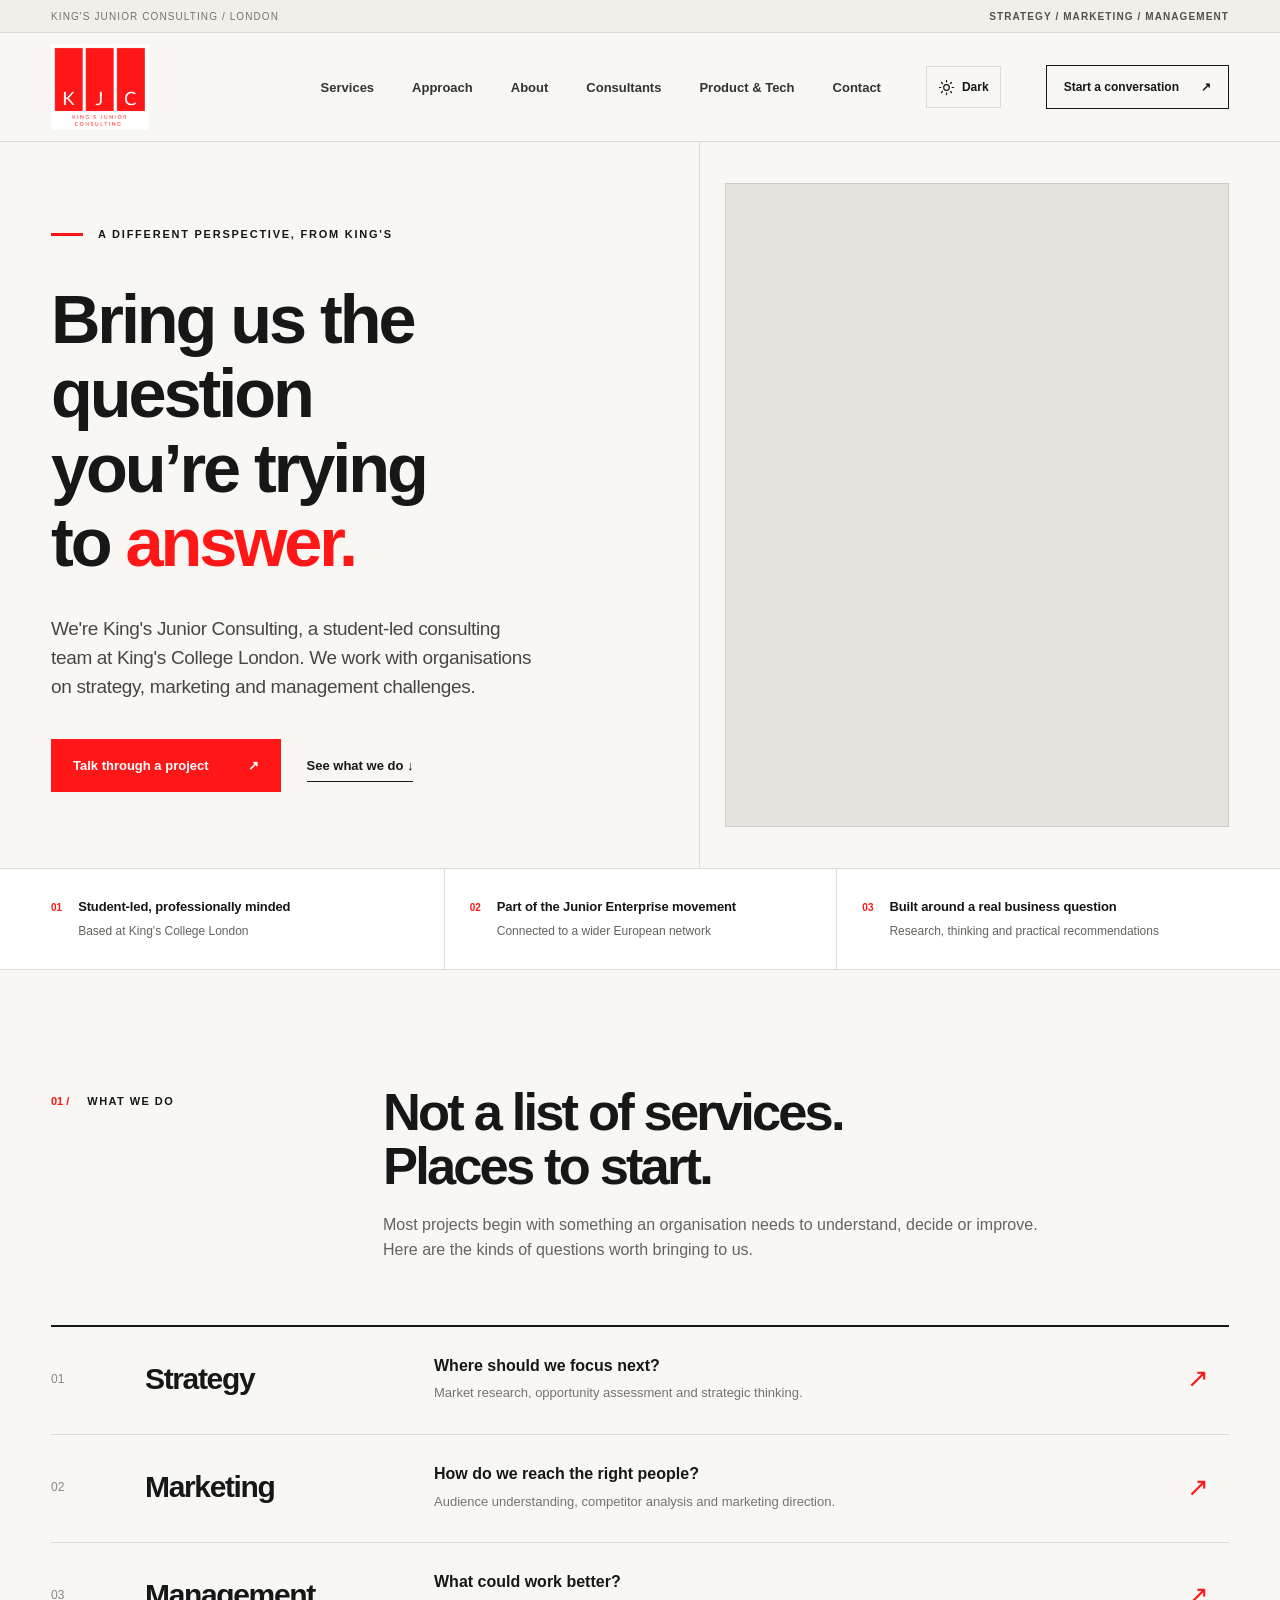
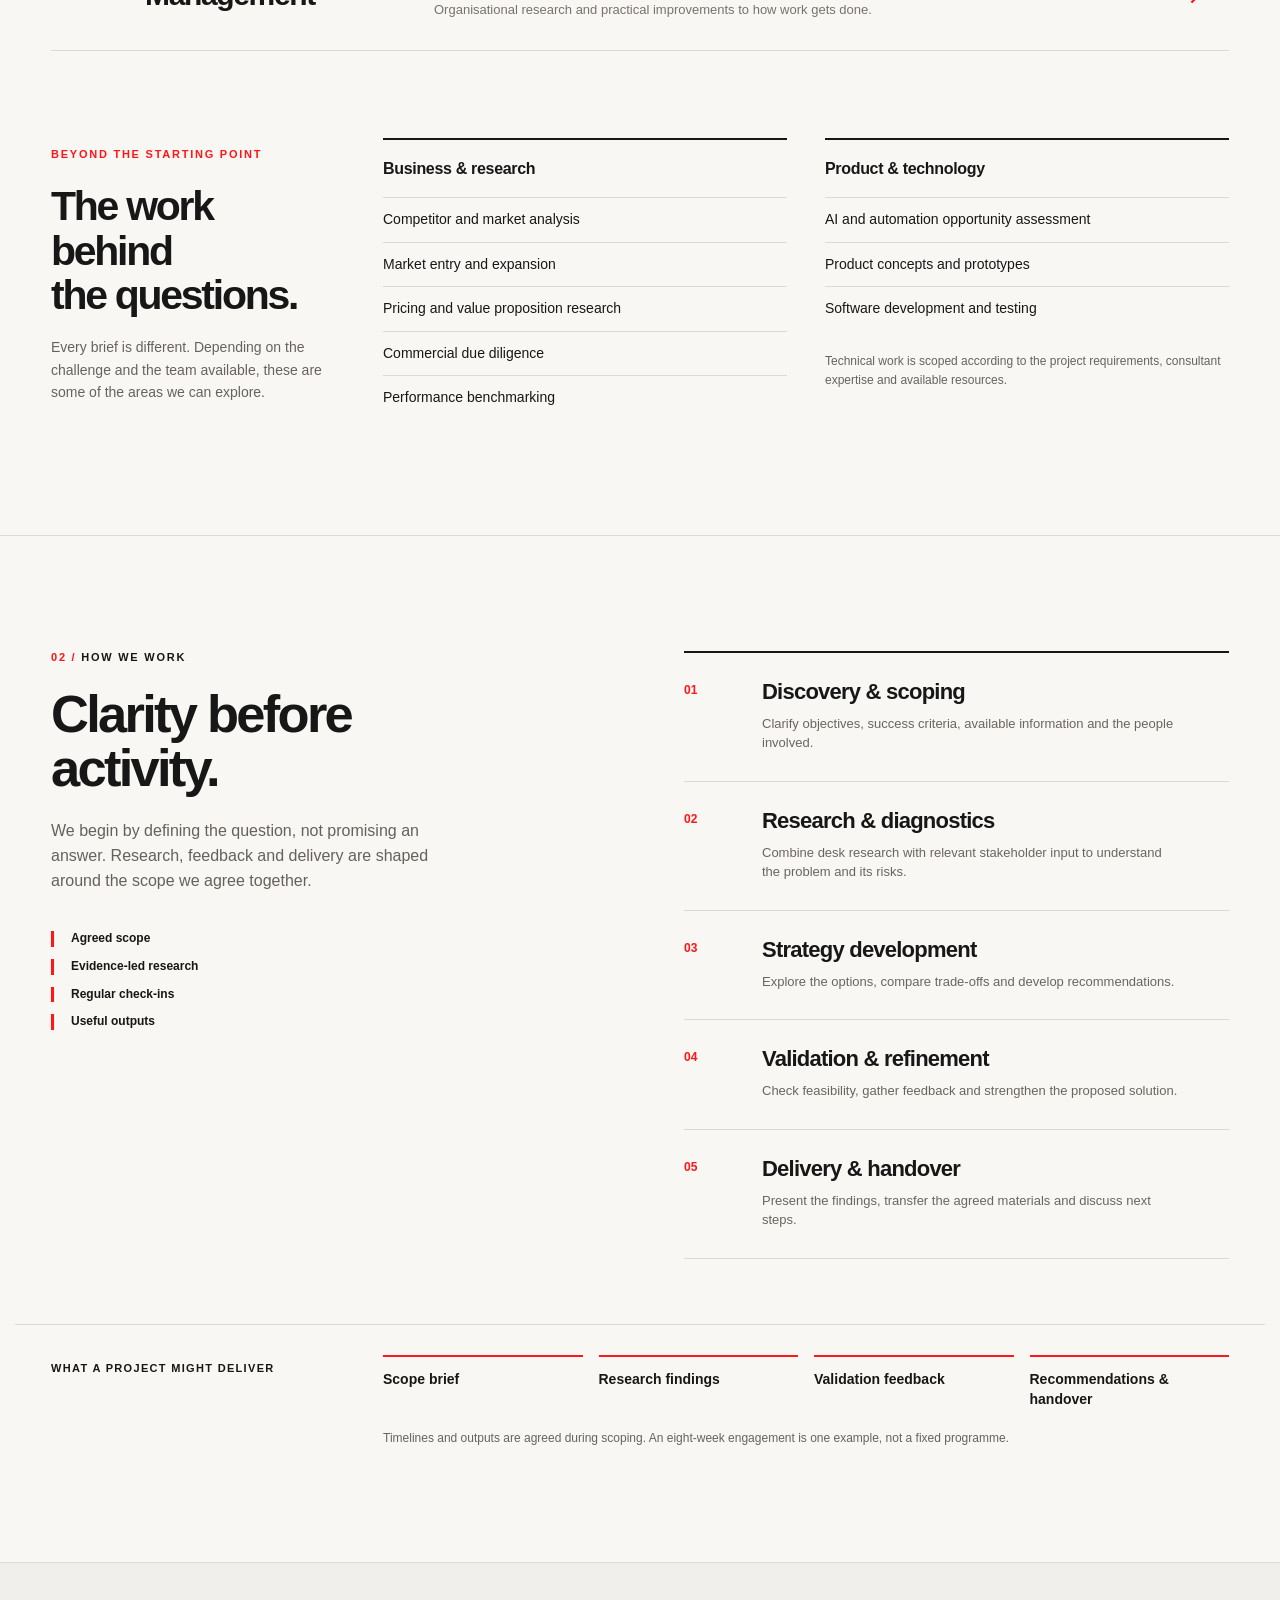
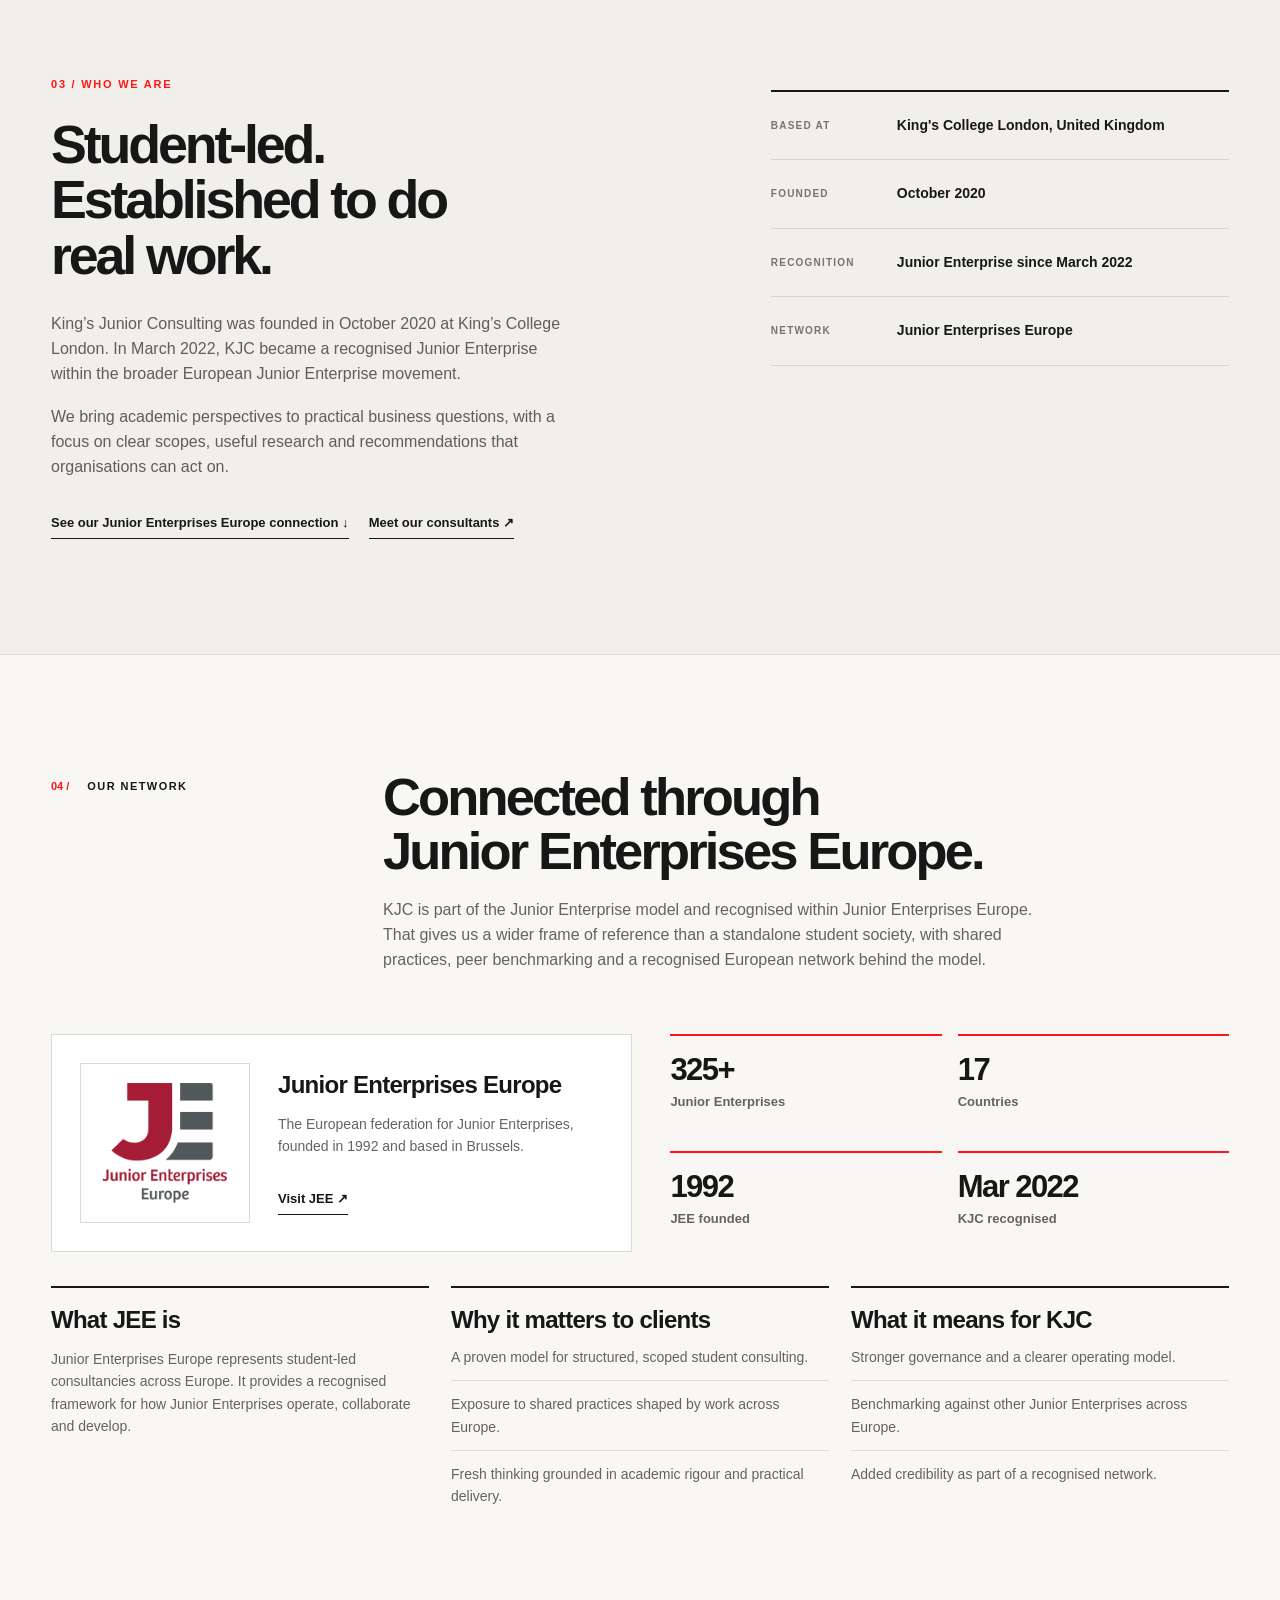
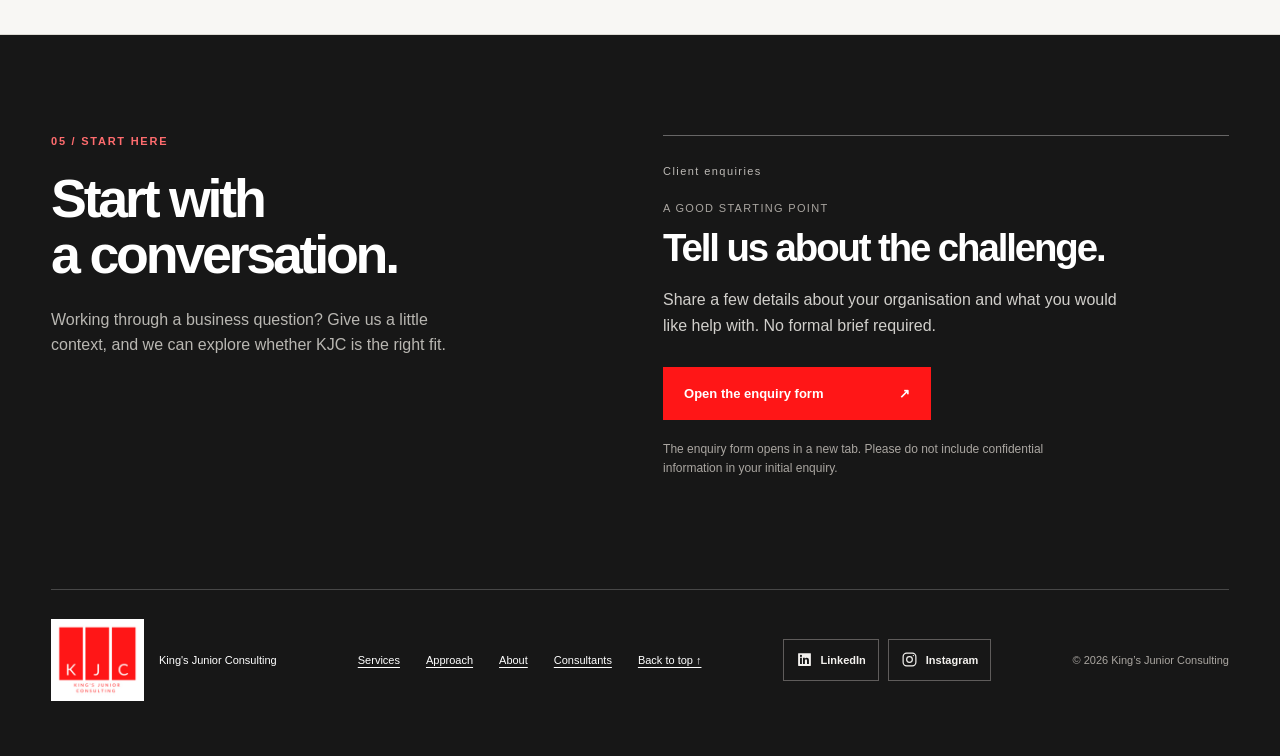
==== commit bf3a2a59: "added blank product and tech page" ====
--- a/dev/index.html
+++ b/dev/index.html
@@ -55,9 +55,9 @@
 <a href="#services">Services</a>
 <a href="#approach">Approach</a>
 <a href="#about">About</a>
-<a href="consultants/">Consultants</a><a href="#contact">
-      Contact
-     </a>
+<a href="consultants/">Consultants</a>
+<a href="product-tech/">Product & Tech</a>
+<a href="#contact">Contact</a>
 </div>
 <button aria-label="Switch to dark mode" aria-pressed="false" class="theme-toggle" id="theme-toggle" title="Switch theme" type="button">
 <svg aria-hidden="true" class="theme-sun" fill="none" stroke="currentColor" stroke-linecap="round" stroke-width="1.7" viewbox="0 0 24 24">
@@ -698,6 +698,10 @@
         </span>
 </a>
 </nav>
+<div class="footer-country-counter" data-flag-counter hidden>
+  <span class="footer-country-counter-label">Visitors by country</span>
+  <a class="footer-country-counter-link" target="_blank" rel="noopener noreferrer"></a>
+</div>
 <span class="footer-copyright">
        © 2026 King’s Junior Consulting
       </span>
--- a/dev/styles.css
+++ b/dev/styles.css
@@ -1591,3 +1591,38 @@
 #links a[aria-current="page"] { color: var(--red); }
 .consultants-link { margin-left: 20px; }
 @media (max-width:720px) { .consultants-link { margin-left: 0; } }
+
+/* Visitor counter is shown only after its URLs are configured. */
+.footer-country-counter[hidden] {
+  display: none;
+}
+
+.footer-country-counter {
+  display: flex;
+  flex-basis: 100%;
+  order: 10;
+  align-items: flex-start;
+  flex-direction: column;
+  gap: 10px;
+  margin-top: 6px;
+  padding-top: 20px;
+  border-top: 1px solid #474747;
+}
+
+.footer-country-counter-label {
+  color: #aaa6a1;
+  font-size: 11px;
+  letter-spacing: .05em;
+}
+
+.footer-country-counter-link {
+  display: inline-block;
+  max-width: 100%;
+}
+
+.footer-country-counter img {
+  display: block;
+  max-width: 100%;
+  height: auto;
+  border: 0;
+}
